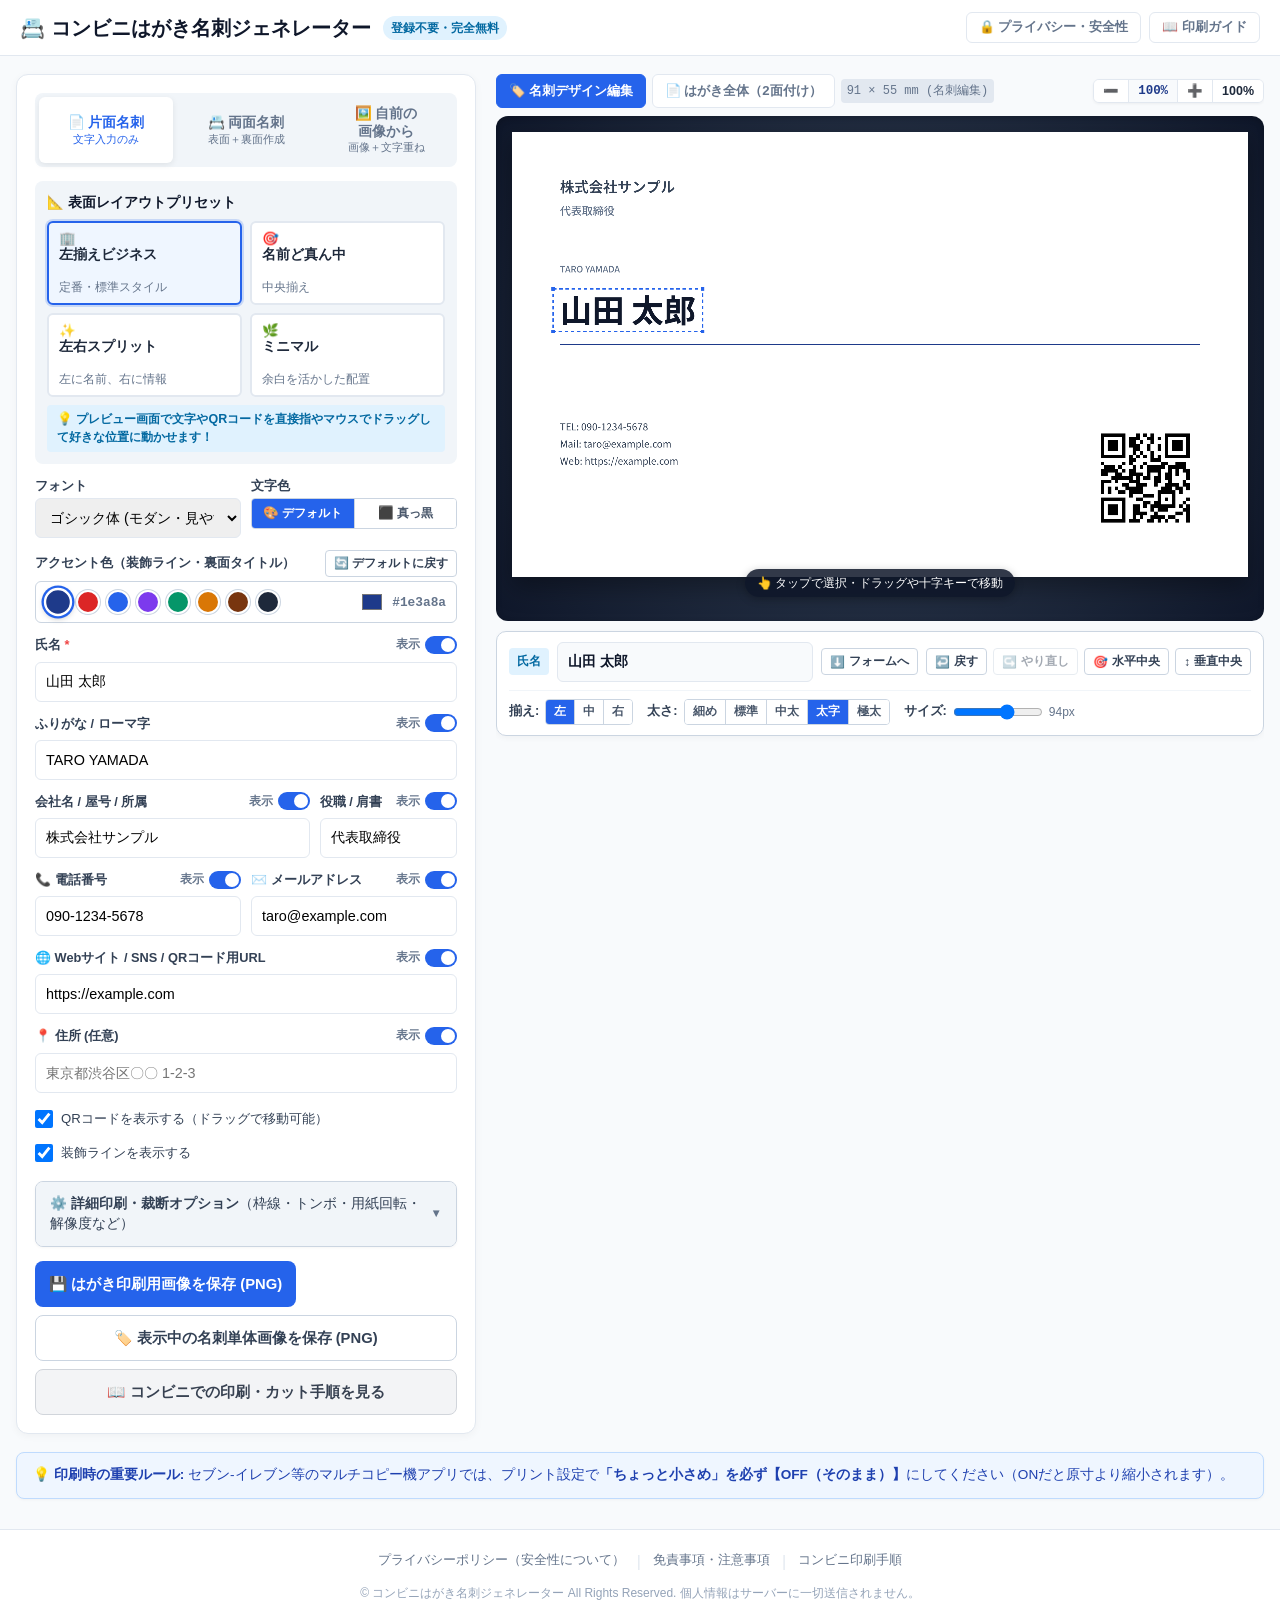
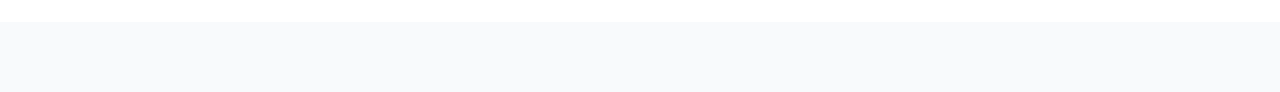
==== index.html @ 9dff83cc "Initial commit: コンビニはがき名刺ジェネレーター" ====
<!DOCTYPE html>
<html lang="ja">
<head>
  <meta charset="utf-8">
  <meta http-equiv="refresh" content="0; url=web/">
  <title>コンビニはがき名刺ジェネレーター</title>
  <script>
    window.location.replace("web/");
  </script>
</head>
<body>
  <p><a href="web/">コンビニはがき名刺ジェネレーターへ移動します...</a></p>
</body>
</html>
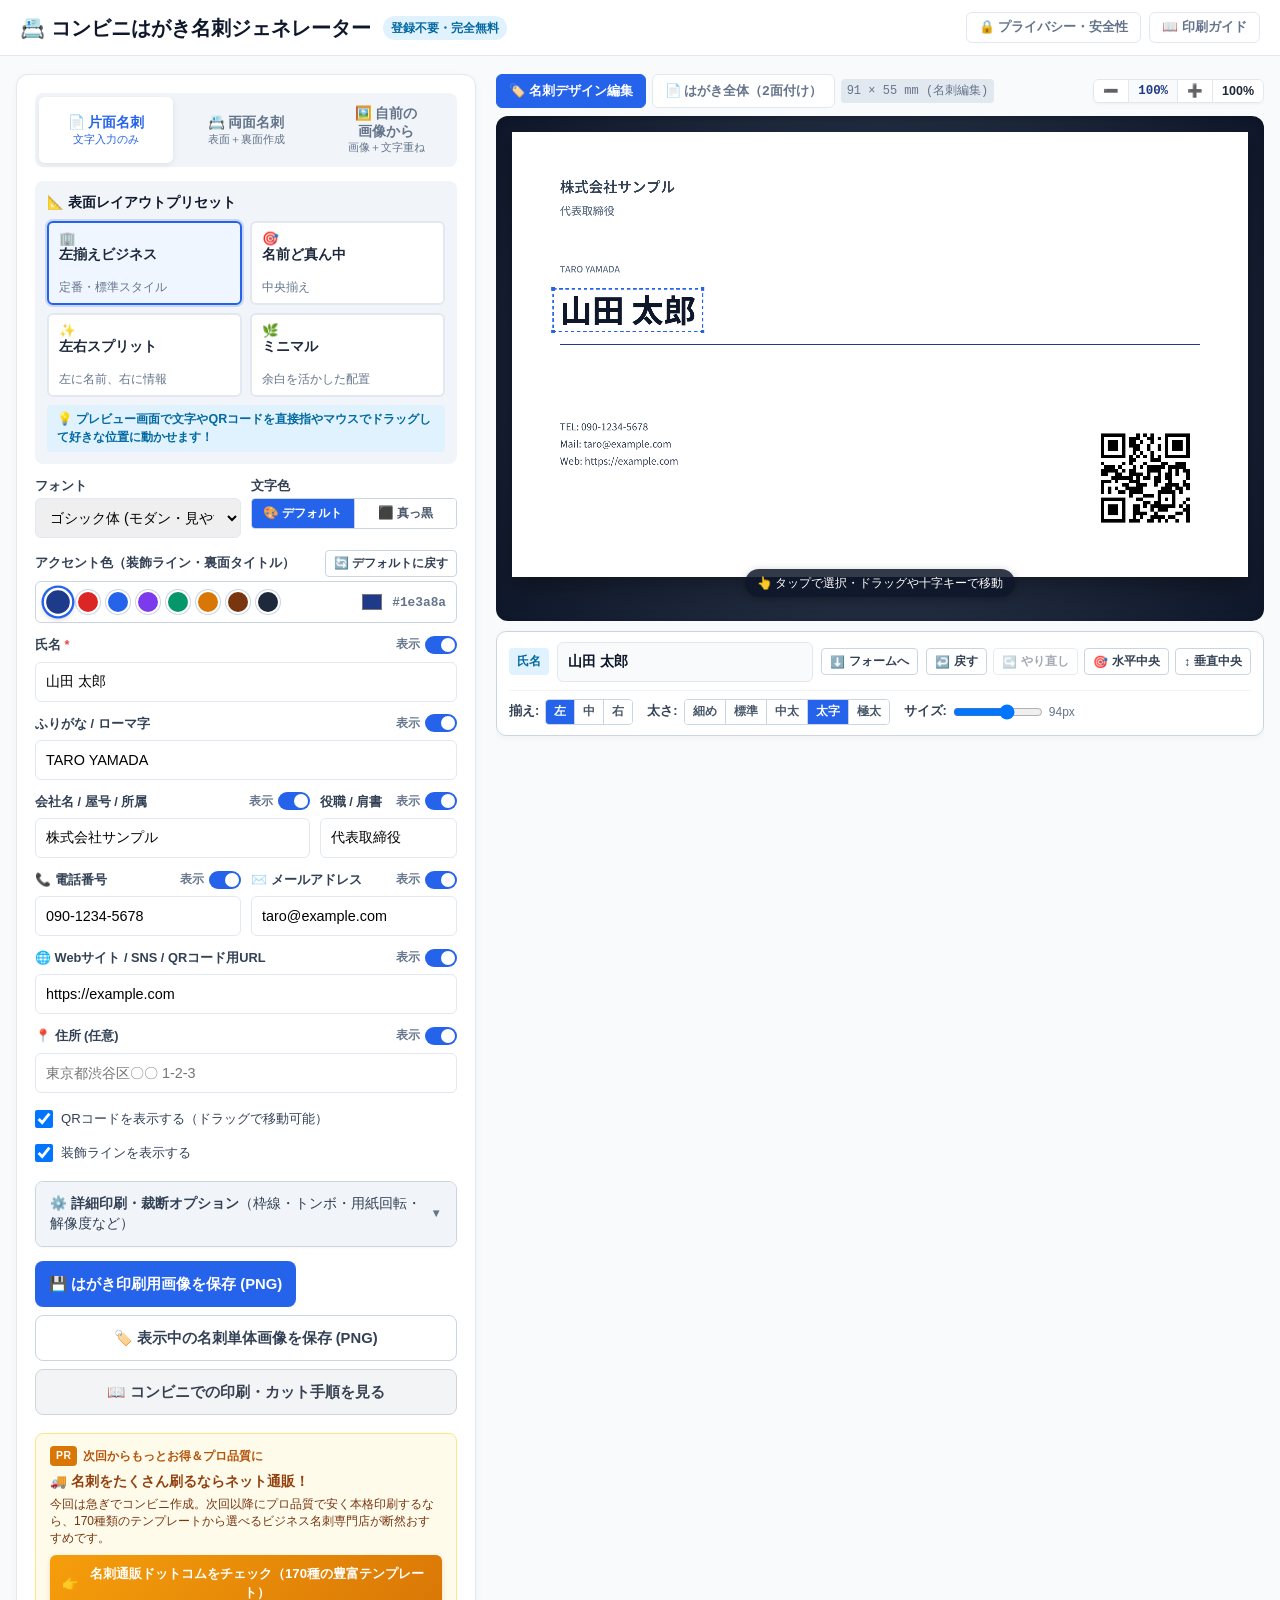
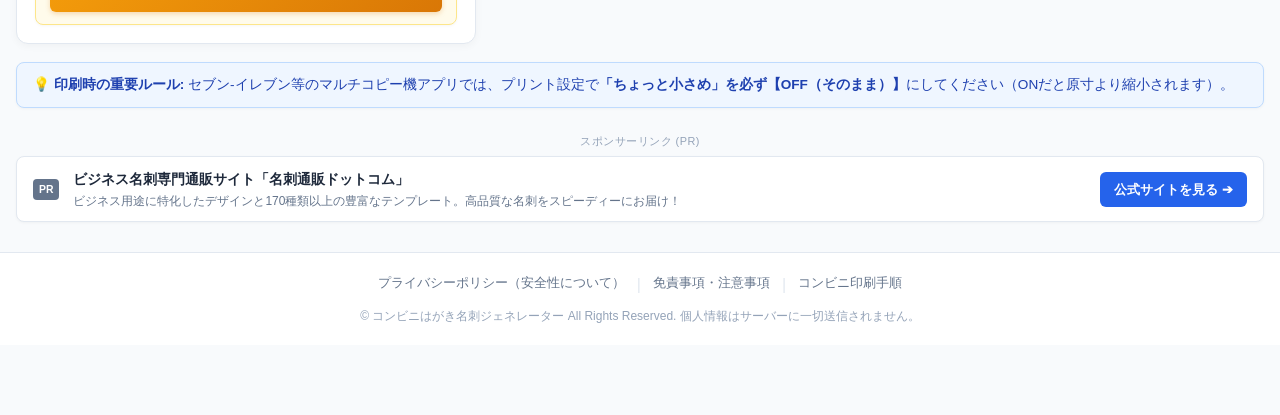
==== commit d9b05441: "Google Search Console 所有権確認メタタグを追加" ====
--- a/index.html
+++ b/index.html
@@ -4,6 +4,7 @@
   <meta charset="utf-8">
   <meta http-equiv="refresh" content="0; url=web/">
   <title>コンビニはがき名刺ジェネレーター</title>
+  <meta name="google-site-verification" content="DqHGST5UHbETEO1PT_KtgeQ7X9UvScgCIWJ3kpay-HI">
   <script>
     window.location.replace("web/");
   </script>
